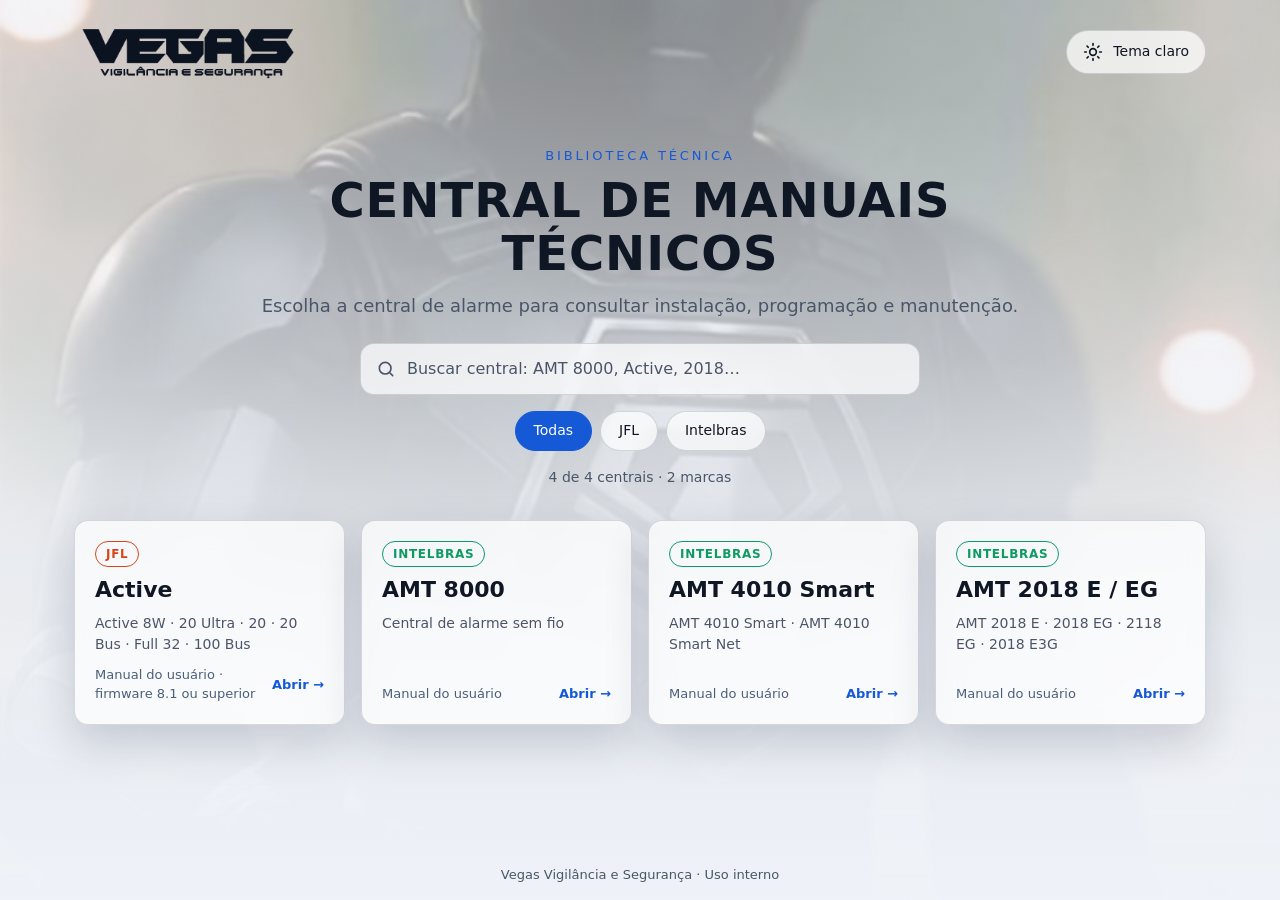
==== index.html @ 02b3d5ff "raiz" ====
<!doctype html>
<html lang="pt-BR" data-theme="dark">
<head>
<meta charset="utf-8">
<meta name="viewport" content="width=device-width, initial-scale=1, viewport-fit=cover">
<title>Central de Manuais Técnicos — Vegas Vigilância e Segurança</title>
<meta name="description" content="Biblioteca de consulta técnica para instalação, programação e manutenção de centrais de alarme.">
<meta name="color-scheme" content="dark light">
<link rel="icon" href="data:image/svg+xml,%3Csvg xmlns=%27http://www.w3.org/2000/svg%27 viewBox=%270 0 32 32%27%3E%3Crect width=%2732%27 height=%2732%27 rx=%276%27 fill=%27%230b1220%27/%3E%3Cpath d=%27M5 8h22l-9 17h-4z%27 fill=%27%23fff%27/%3E%3C/svg%3E">
<link rel="preload" as="image" href="assets/vegon-poster.jpg">
<!-- Aplica o tema salvo antes da pintura, evitando "flash" -->
<script>
  (function () {
    var t = null;
    try { t = localStorage.getItem('vegas-tema'); } catch (e) {}
    if (t !== 'light' && t !== 'dark') {
      t = window.matchMedia && matchMedia('(prefers-color-scheme: light)').matches ? 'light' : 'dark';
    }
    document.documentElement.setAttribute('data-theme', t);
  })();
</script>
<link rel="stylesheet" href="css/style.css">
</head>
<body>

<!-- Vídeo de fundo (sem áudio) -->
<div class="bg" aria-hidden="true">
  <video id="bgVideo" autoplay muted loop playsinline preload="auto" poster="assets/vegon-poster.jpg" disablepictureinpicture>
    <source src="assets/vegon-bg.webm" type="video/webm">
    <source src="assets/vegon-bg.mp4" type="video/mp4">
  </video>
  <div class="bg__shade"></div>
</div>

<header class="topbar">
  <a class="brand" href="index.html" aria-label="Vegas Vigilância e Segurança — início">
    <span class="logo" role="img" aria-label="Vegas Vigilância e Segurança"></span>
  </a>
  <button class="theme-toggle" id="themeToggle" type="button" aria-label="Alternar tema claro/escuro" aria-pressed="false">
    <svg class="i-sun" viewBox="0 0 24 24" aria-hidden="true"><circle cx="12" cy="12" r="4"/><path d="M12 2v2M12 20v2M4.9 4.9l1.4 1.4M17.7 17.7l1.4 1.4M2 12h2M20 12h2M4.9 19.1l1.4-1.4M17.7 6.3l1.4-1.4"/></svg>
    <svg class="i-moon" viewBox="0 0 24 24" aria-hidden="true"><path d="M21 12.8A9 9 0 1 1 11.2 3a7 7 0 0 0 9.8 9.8z"/></svg>
    <span class="theme-toggle__label" id="themeLabel">Tema escuro</span>
  </button>
</header>

<main class="wrap">
  <section class="hero">
    <p class="eyebrow">Biblioteca técnica</p>
    <h1>Central de Manuais Técnicos</h1>
    <p class="sub">Escolha a central de alarme para consultar instalação, programação e manutenção.</p>

    <div class="search">
      <svg viewBox="0 0 24 24" aria-hidden="true"><circle cx="11" cy="11" r="7"/><path d="m20 20-3.5-3.5"/></svg>
      <input id="filtro" type="search" placeholder="Buscar central: AMT 8000, Active, 2018…" autocomplete="off" aria-label="Buscar central">
    </div>

    <div class="chips" role="group" aria-label="Filtrar por marca">
      <button class="chip is-on" data-marca="all" type="button">Todas</button>
      <button class="chip" data-marca="JFL" type="button">JFL</button>
      <button class="chip" data-marca="Intelbras" type="button">Intelbras</button>
    </div>

    <p class="stats" id="stats" aria-live="polite"></p>
  </section>

  <section class="grid" id="grid" aria-label="Centrais disponíveis"></section>
  <p class="empty" id="vazio" hidden>Nenhuma central encontrada para essa busca.</p>
</main>

<footer class="foot">Vegas Vigilância e Segurança · Uso interno</footer>

<script src="js/theme.js"></script>
<script src="js/app.js"></script>
</body>
</html>
---- css/style.css ----
/* ===== Tokens de tema ===== */
:root {
  --bg: #07090d;
  --shade-a: rgba(5, 8, 14, .30);
  --shade-b: rgba(5, 8, 14, .82);
  --text: #eef2f7;
  --muted: #a7b1c0;
  --card: rgba(16, 22, 32, .62);
  --card-hover: rgba(24, 34, 50, .78);
  --line: rgba(190, 205, 225, .18);
  --accent: #3d8bff;
  --accent-2: #9fb4cc;
  --logo: #ffffff;
  --jfl: #ff6a3d;
  --intelbras: #35c98a;
  --shadow: 0 18px 50px rgba(0, 0, 0, .45);
  color-scheme: dark;
}
:root[data-theme="light"] {
  --bg: #eef2f7;
  --shade-a: rgba(240, 244, 250, .55);
  --shade-b: rgba(240, 244, 250, .92);
  --text: #0f1724;
  --muted: #4a5668;
  --card: rgba(255, 255, 255, .72);
  --card-hover: rgba(255, 255, 255, .92);
  --line: rgba(20, 35, 60, .16);
  --accent: #1559d6;
  --accent-2: #4b5f7a;
  --logo: #0b1220;
  --jfl: #d8441a;
  --intelbras: #0f9a63;
  --shadow: 0 18px 44px rgba(20, 35, 60, .18);
  color-scheme: light;
}

* { box-sizing: border-box; }
html { -webkit-text-size-adjust: 100%; }
body {
  margin: 0;
  min-height: 100vh;
  min-height: 100dvh;
  background: var(--bg);
  color: var(--text);
  font: 16px/1.5 "Segoe UI", system-ui, -apple-system, Roboto, "Helvetica Neue", Arial, sans-serif;
  display: flex;
  flex-direction: column;
  transition: background-color .3s, color .3s;
}

/* ===== Fundo em vídeo ===== */
.bg { position: fixed; inset: 0; z-index: -1; overflow: hidden; background: var(--bg); }
.bg video {
  position: absolute; inset: 0;
  width: 100%; height: 100%;
  object-fit: cover;
  object-position: 50% 22%;
}
.bg__shade {
  position: absolute; inset: 0;
  background:
    radial-gradient(120% 90% at 50% 0%, var(--shade-a), var(--shade-b) 78%),
    linear-gradient(180deg, transparent 40%, var(--shade-b));
  transition: background .3s;
}

/* ===== Topo ===== */
.topbar {
  display: flex; align-items: center; justify-content: space-between; gap: 16px;
  padding: max(16px, env(safe-area-inset-top)) 24px 8px;
  max-width: 1180px; width: 100%; margin: 0 auto;
}
.brand { display: inline-flex; }
.logo {
  display: block;
  width: clamp(150px, 22vw, 230px);
  aspect-ratio: 1200 / 373;
  background-color: var(--logo);
  -webkit-mask: url("../assets/logo-vegas.png") center / contain no-repeat;
          mask: url("../assets/logo-vegas.png") center / contain no-repeat;
  filter: drop-shadow(0 2px 10px rgba(0, 0, 0, .35));
  transition: background-color .3s;
}

.theme-toggle {
  display: inline-flex; align-items: center; gap: 10px;
  min-height: 44px; padding: 0 16px;
  background: var(--card); color: var(--text);
  border: 1px solid var(--line); border-radius: 999px;
  backdrop-filter: blur(10px); -webkit-backdrop-filter: blur(10px);
  font: inherit; font-size: 14px; cursor: pointer;
  transition: background .2s, border-color .2s;
}
.theme-toggle:hover { background: var(--card-hover); border-color: var(--accent); }
.theme-toggle svg {
  width: 20px; height: 20px; fill: none; stroke: currentColor;
  stroke-width: 2; stroke-linecap: round; stroke-linejoin: round;
}
:root[data-theme="dark"] .i-sun { display: none; }
:root[data-theme="light"] .i-moon { display: none; }

/* ===== Conteúdo ===== */
.wrap { flex: 1; width: 100%; max-width: 1180px; margin: 0 auto; padding: 24px 24px 40px; }
.hero { text-align: center; max-width: 760px; margin: 0 auto 32px; padding-top: clamp(8px, 3vh, 32px); }
.eyebrow {
  margin: 0 0 8px; font-size: 13px; letter-spacing: .22em; text-transform: uppercase;
  color: var(--accent);
}
h1 {
  margin: 0; font-size: clamp(28px, 5vw, 48px); line-height: 1.1; letter-spacing: .02em;
  text-transform: uppercase; font-weight: 800;
  text-shadow: 0 2px 24px rgba(0, 0, 0, .25);
}
:root[data-theme="light"] h1 { text-shadow: none; }
.sub { margin: 12px 0 24px; color: var(--muted); font-size: clamp(15px, 2vw, 18px); }

.search {
  position: relative; max-width: 560px; margin: 0 auto 16px;
}
.search svg {
  position: absolute; left: 16px; top: 50%; transform: translateY(-50%);
  width: 20px; height: 20px; fill: none; stroke: var(--muted); stroke-width: 2; stroke-linecap: round;
  pointer-events: none; z-index: 1;
}
.search input {
  width: 100%; min-height: 52px; padding: 0 18px 0 46px;
  background: var(--card); color: var(--text);
  border: 1px solid var(--line); border-radius: 14px;
  backdrop-filter: blur(10px); -webkit-backdrop-filter: blur(10px);
  font: inherit; font-size: 16px;
}
.search input::placeholder { color: var(--muted); }
.search input:focus { outline: 2px solid var(--accent); outline-offset: 2px; }

.chips { display: flex; justify-content: center; flex-wrap: wrap; gap: 8px; }
.chip {
  min-height: 40px; padding: 0 18px; cursor: pointer;
  background: var(--card); color: var(--text); font: inherit; font-size: 14px;
  border: 1px solid var(--line); border-radius: 999px;
  backdrop-filter: blur(10px); -webkit-backdrop-filter: blur(10px);
}
.chip:hover { border-color: var(--accent); }
.chip.is-on { background: var(--accent); border-color: var(--accent); color: #fff; }
.stats { margin: 16px 0 0; font-size: 14px; color: var(--muted); }

/* ===== Cards ===== */
.grid { display: grid; grid-template-columns: repeat(auto-fill, minmax(260px, 1fr)); gap: 16px; }
.card {
  display: flex; flex-direction: column; gap: 10px; padding: 20px;
  background: var(--card); color: inherit; text-decoration: none;
  border: 1px solid var(--line); border-radius: 14px;
  backdrop-filter: blur(12px); -webkit-backdrop-filter: blur(12px);
  box-shadow: var(--shadow);
  transition: transform .18s, background .18s, border-color .18s;
}
.card:hover, .card:focus-visible { transform: translateY(-3px); background: var(--card-hover); border-color: var(--accent); outline: none; }
.card:focus-visible { outline: 2px solid var(--accent); outline-offset: 2px; }
.tag {
  align-self: flex-start; padding: 3px 10px; border-radius: 999px;
  font-size: 12px; font-weight: 700; letter-spacing: .06em; text-transform: uppercase;
  border: 1px solid currentColor;
}
.tag--JFL { color: var(--jfl); }
.tag--Intelbras { color: var(--intelbras); }
.card h2 { margin: 0; font-size: 22px; line-height: 1.2; }
.card p { margin: 0; color: var(--muted); font-size: 14px; flex: 1; }
.card__meta { display: flex; justify-content: space-between; align-items: center; font-size: 13px; color: var(--accent-2); }
.card__go { color: var(--accent); font-weight: 600; white-space: nowrap; margin-left: 12px; }

.empty { text-align: center; color: var(--muted); margin-top: 24px; }
.foot { text-align: center; padding: 16px; font-size: 13px; color: var(--muted); }

@media (max-width: 560px) {
  .topbar { padding-inline: 16px; }
  .wrap { padding-inline: 16px; }
  .theme-toggle__label { display: none; }
  .theme-toggle { padding: 0 12px; }
  .bg video { object-position: 50% 10%; }
}

/* Movimento reduzido: mantém apenas o quadro estático */
@media (prefers-reduced-motion: reduce) {
  .card, .theme-toggle, body { transition: none; }
  .card:hover { transform: none; }
}
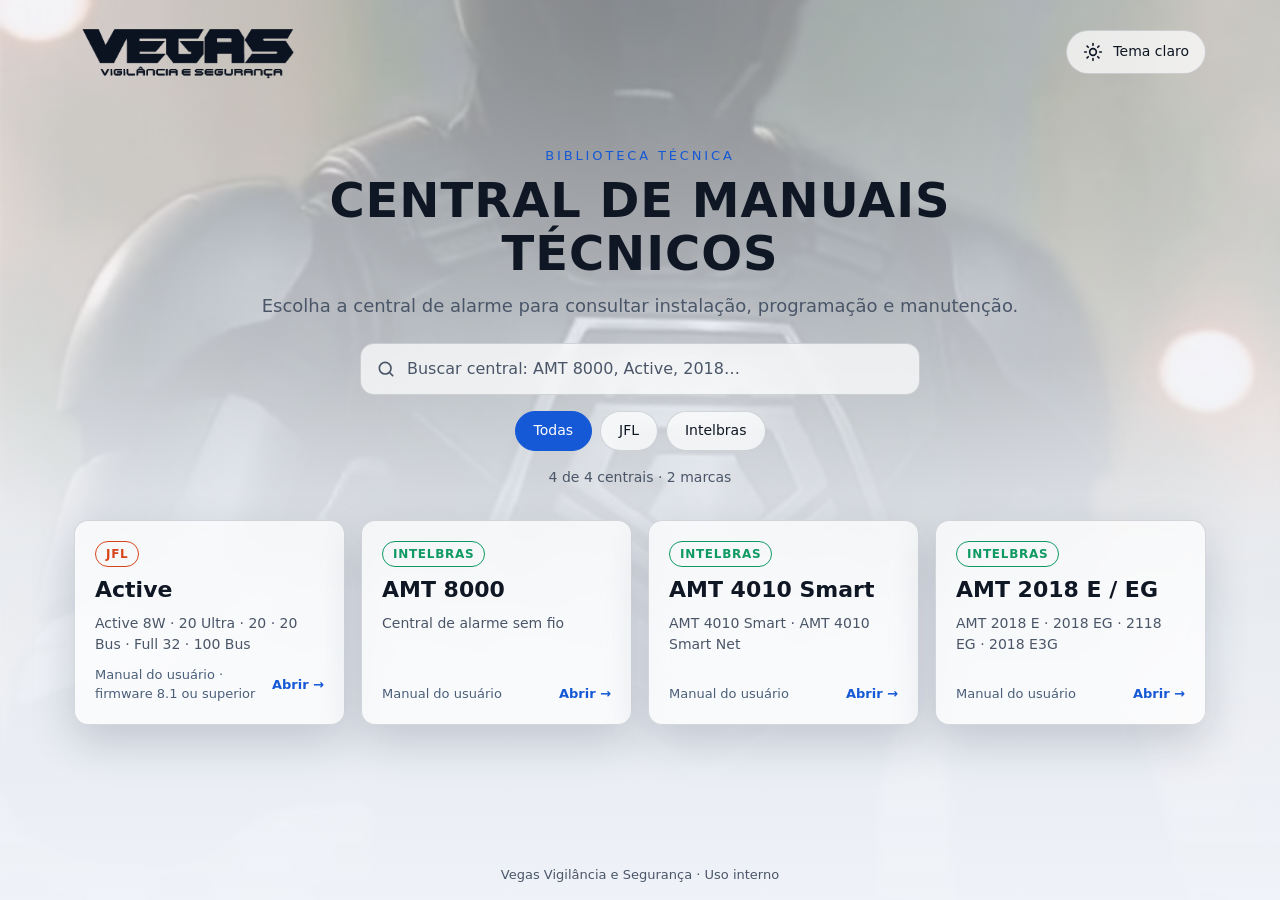
==== commit 618e5f89: "manifest jason" ====
--- a/index.html
+++ b/index.html
@@ -6,7 +6,6 @@
 <title>Central de Manuais Técnicos — Vegas Vigilância e Segurança</title>
 <meta name="description" content="Biblioteca de consulta técnica para instalação, programação e manutenção de centrais de alarme.">
 <meta name="color-scheme" content="dark light">
-<link rel="icon" href="data:image/svg+xml,%3Csvg xmlns=%27http://www.w3.org/2000/svg%27 viewBox=%270 0 32 32%27%3E%3Crect width=%2732%27 height=%2732%27 rx=%276%27 fill=%27%230b1220%27/%3E%3Cpath d=%27M5 8h22l-9 17h-4z%27 fill=%27%23fff%27/%3E%3C/svg%3E">
 <link rel="preload" as="image" href="assets/vegon-poster.jpg">
 <!-- Aplica o tema salvo antes da pintura, evitando "flash" -->
 <script>
@@ -19,6 +18,14 @@
     document.documentElement.setAttribute('data-theme', t);
   })();
 </script>
+<link rel="manifest" href="manifest.json">
+<meta name="theme-color" content="#07090d">
+<link rel="apple-touch-icon" href="assets/icons/apple-touch-icon.png">
+<meta name="apple-mobile-web-app-capable" content="yes">
+<meta name="mobile-web-app-capable" content="yes">
+<meta name="apple-mobile-web-app-status-bar-style" content="black-translucent">
+<meta name="apple-mobile-web-app-title" content="Manuais">
+<link rel="icon" type="image/png" href="assets/icons/favicon-64.png">
 <link rel="stylesheet" href="css/style.css">
 </head>
 <body>
@@ -71,5 +78,6 @@
 
 <script src="js/theme.js"></script>
 <script src="js/app.js"></script>
+<script src="js/pwa.js"></script>
 </body>
 </html>
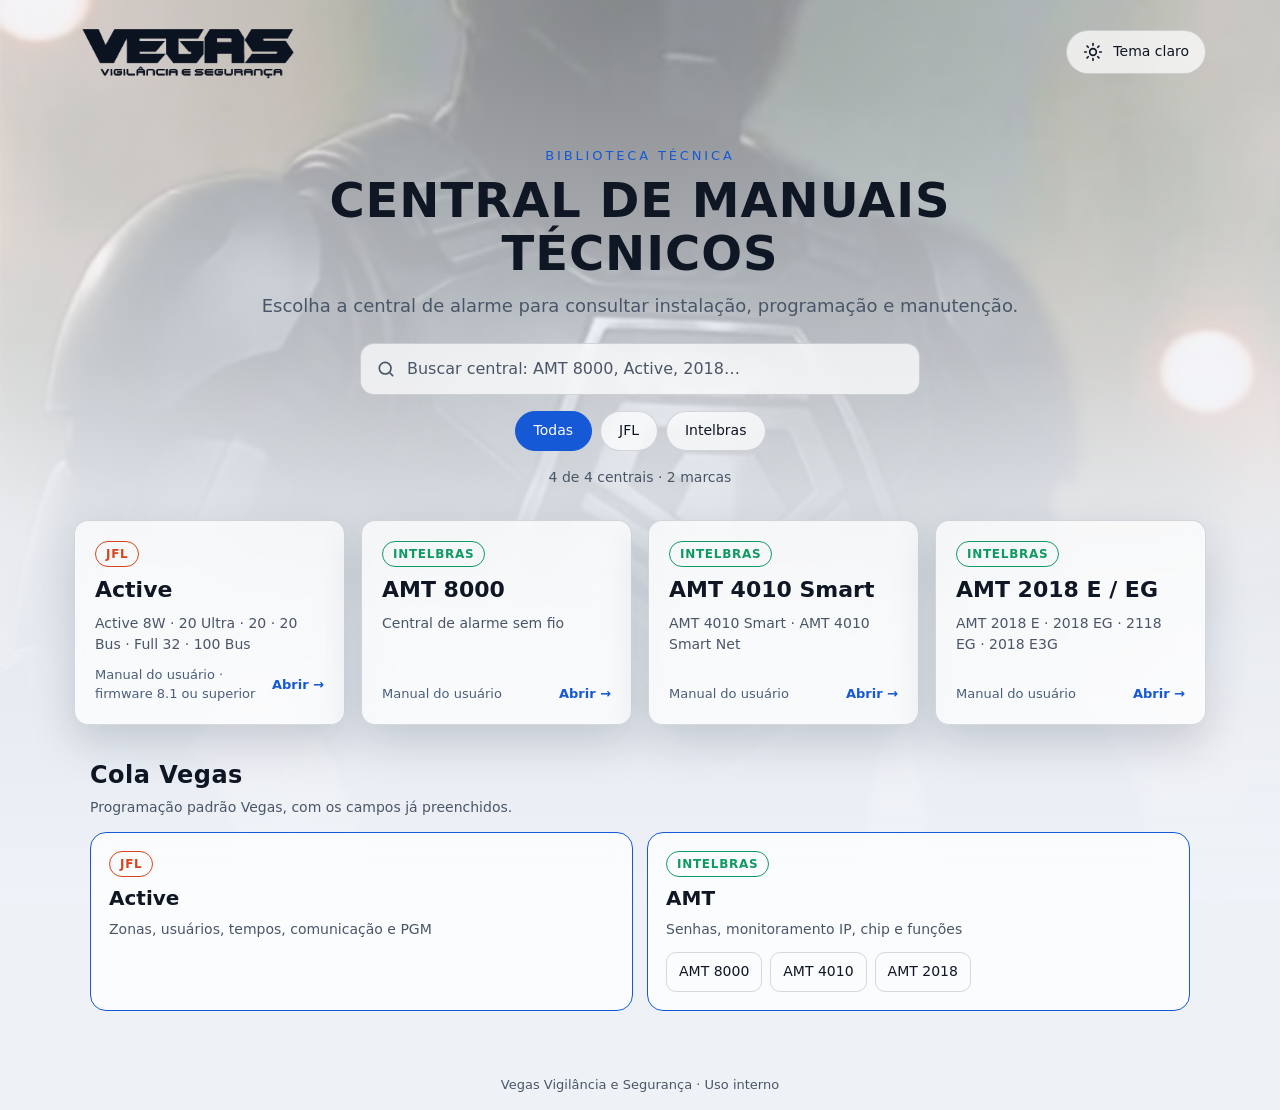
==== commit aea2d7f8: "cola" ====
--- a/index.html
+++ b/index.html
@@ -5,6 +5,7 @@
 <meta name="viewport" content="width=device-width, initial-scale=1, viewport-fit=cover">
 <title>Central de Manuais Técnicos — Vegas Vigilância e Segurança</title>
 <meta name="description" content="Biblioteca de consulta técnica para instalação, programação e manutenção de centrais de alarme.">
+<meta name="robots" content="noindex, nofollow">
 <meta name="color-scheme" content="dark light">
 <link rel="preload" as="image" href="assets/vegon-poster.jpg">
 <!-- Aplica o tema salvo antes da pintura, evitando "flash" -->
@@ -72,6 +73,28 @@
 
   <section class="grid" id="grid" aria-label="Centrais disponíveis"></section>
   <p class="empty" id="vazio" hidden>Nenhuma central encontrada para essa busca.</p>
+
+  <section class="colas" id="colas" aria-labelledby="colasTit">
+    <h2 id="colasTit">Cola Vegas</h2>
+    <p class="colas__sub">Programação padrão Vegas, com os campos já preenchidos.</p>
+    <div class="colas__grid">
+      <a class="cola-card" href="leitor.html?central=active#cola">
+        <span class="tag tag--JFL">JFL</span>
+        <strong>Active</strong>
+        <span>Zonas, usuários, tempos, comunicação e PGM</span>
+      </a>
+      <div class="cola-card">
+        <span class="tag tag--Intelbras">Intelbras</span>
+        <strong>AMT</strong>
+        <span>Senhas, monitoramento IP, chip e funções</span>
+        <span class="cola-card__links">
+          <a href="leitor.html?central=amt-8000#cola">AMT 8000</a>
+          <a href="leitor.html?central=amt-4010-smart#cola">AMT 4010</a>
+          <a href="leitor.html?central=amt-2018#cola">AMT 2018</a>
+        </span>
+      </div>
+    </div>
+  </section>
 </main>
 
 <footer class="foot">Vegas Vigilância e Segurança · Uso interno</footer>
--- a/css/style.css
+++ b/css/style.css
@@ -183,3 +183,18 @@
   .card, .theme-toggle, body { transition: none; }
   .card:hover { transform: none; }
 }
+
+.colas { width: 100%; max-width: 1100px; margin: 32px auto 8px; }
+.colas h2 { margin: 0 0 4px; font-size: 24px; letter-spacing: .02em; }
+.colas__sub { margin: 0 0 14px; color: var(--muted); font-size: 14px; }
+.colas__grid { display: grid; grid-template-columns: repeat(auto-fit, minmax(260px, 1fr)); gap: 14px; }
+.cola-card { display: flex; flex-direction: column; gap: 6px; padding: 18px; border-radius: 16px; text-decoration: none; color: var(--text);
+  background: var(--card); border: 1px solid var(--accent); backdrop-filter: blur(10px); -webkit-backdrop-filter: blur(10px); }
+a.cola-card:hover { transform: translateY(-2px); }
+.cola-card strong { font-size: 20px; }
+.cola-card > span:not(.tag):not(.cola-card__links) { color: var(--muted); font-size: 14px; }
+.cola-card .tag { align-self: flex-start; }
+.cola-card__links { display: flex; flex-wrap: wrap; gap: 8px; margin-top: 6px; }
+.cola-card__links a { padding: 8px 12px; min-height: 40px; display: inline-flex; align-items: center; border-radius: 10px; border: 1px solid var(--line);
+  color: var(--text); text-decoration: none; font-size: 14px; }
+.cola-card__links a:hover { border-color: var(--accent); }
